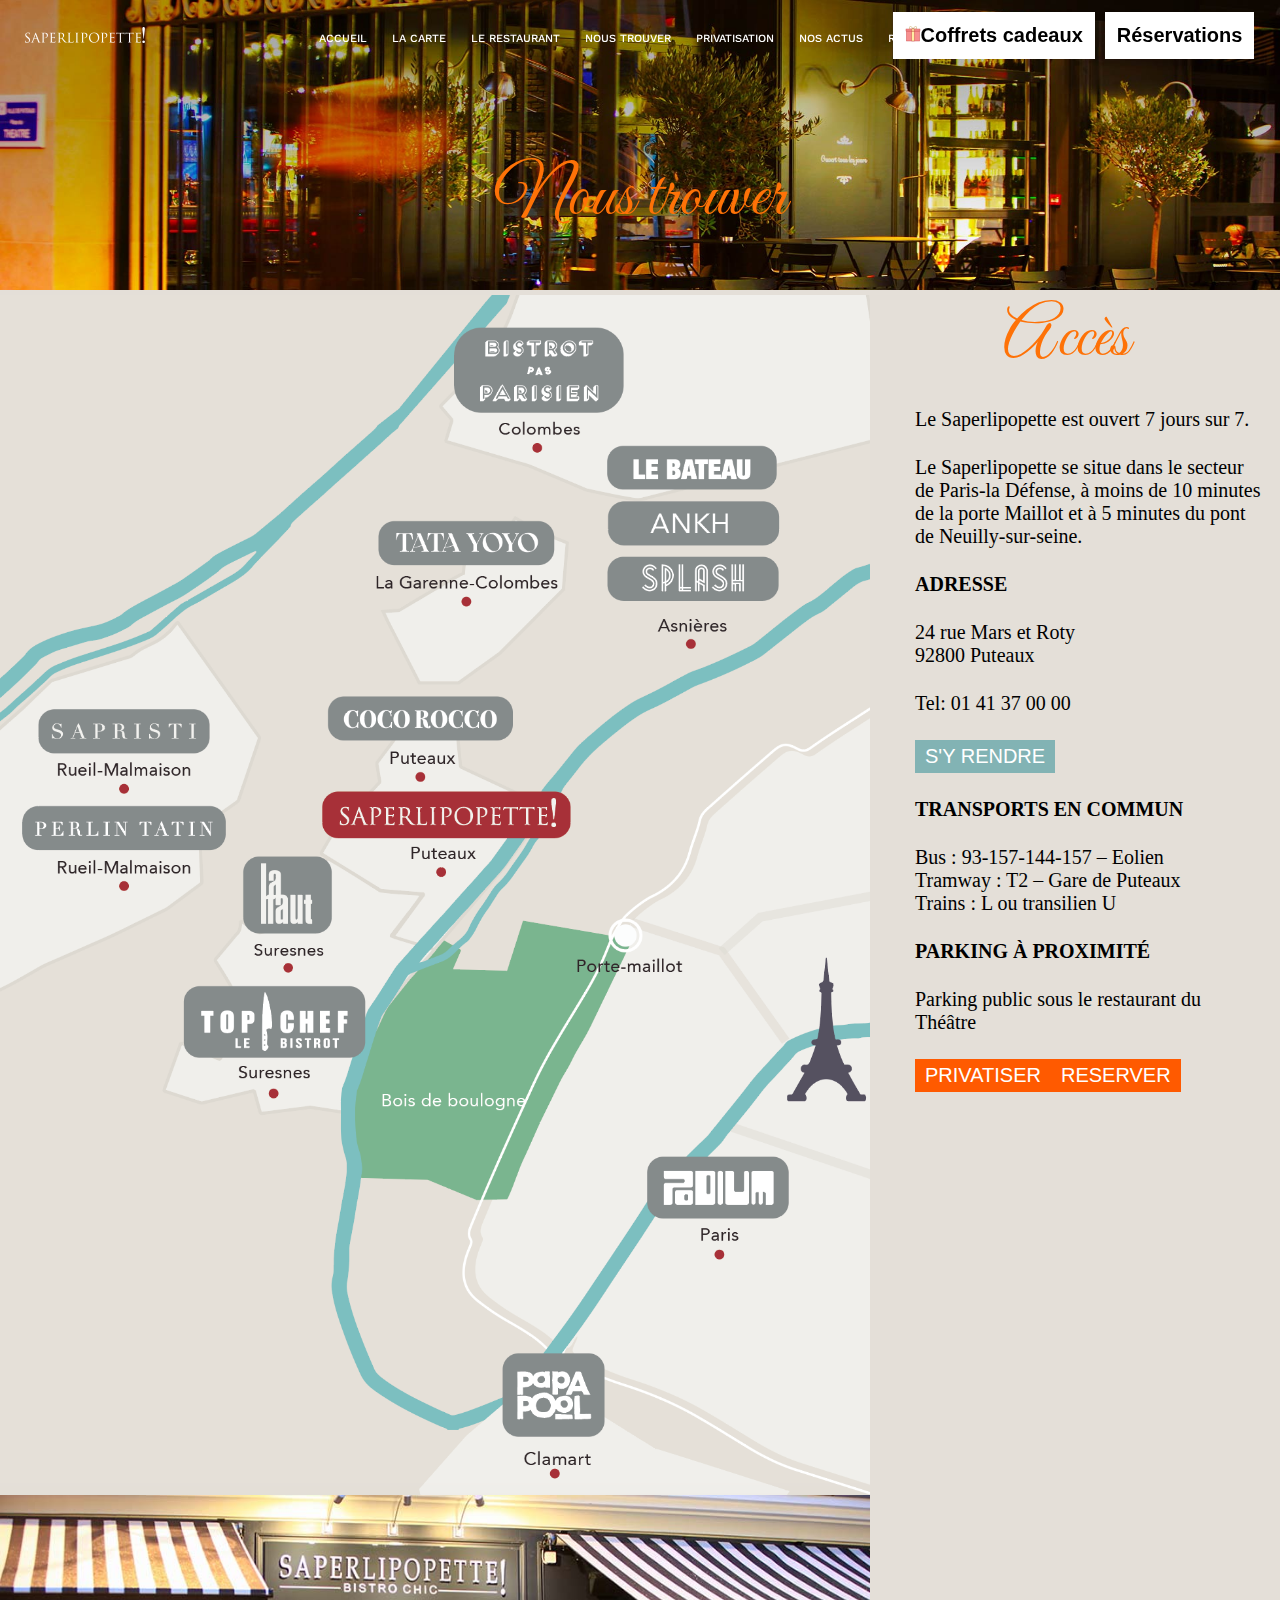
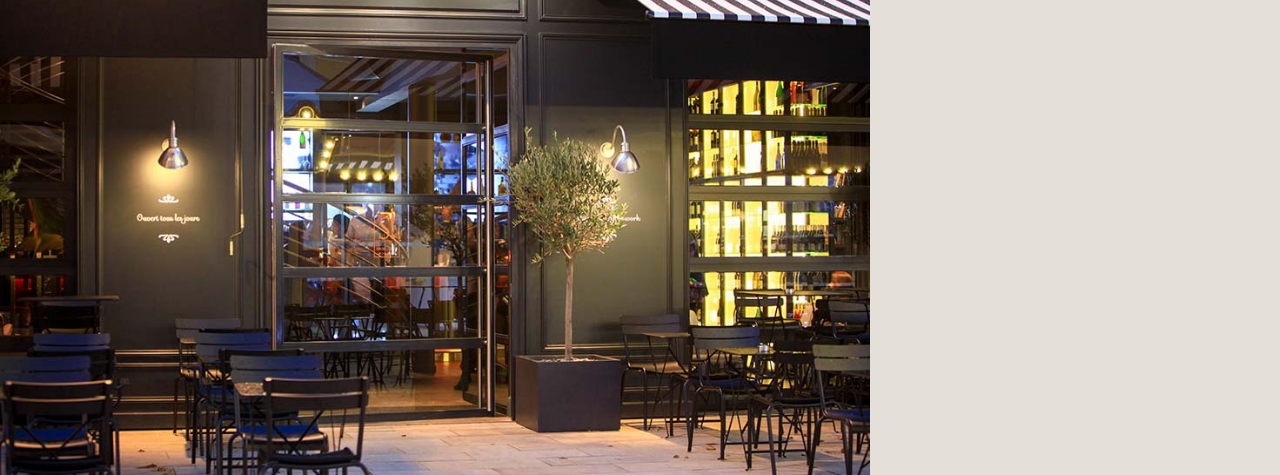
==== find-us.html @ 60515fda "Finalisation de la 1ère version Visuel non responsive" ====
<!DOCTYPE html>
<html lang="en">
  <head>
    <meta charset="UTF-8" />
    <meta name="viewport" content="width=device-width, initial-scale=1.0" />
    <title>Document</title>
    <link rel="stylesheet" href="./assets/css/app.css" />
    <link rel="preconnect" href="https://fonts.googleapis.com" />
    <link rel="stylesheet" href="./assets/css/component/find-us.css" />
    <link rel="preconnect" href="https://fonts.gstatic.com" crossorigin />
    <link
      href="https://fonts.googleapis.com/css2?family=Great+Vibes&display=swap"
      rel="stylesheet"
    />
    <link rel="preconnect" href="https://fonts.googleapis.com" />
    <link rel="preconnect" href="https://fonts.gstatic.com" crossorigin />
    <link
      href="https://fonts.googleapis.com/css2?family=Great+Vibes&family=Lora:ital,wght@0,400..700;1,400..700&display=swap"
      rel="stylesheet"
    />
    <link rel="preconnect" href="https://fonts.googleapis.com" />
    <link rel="preconnect" href="https://fonts.gstatic.com" crossorigin />
    <link
      href="https://fonts.googleapis.com/css2?family=Great+Vibes&family=Lora:ital,wght@0,400..700;1,400..700&family=Work+Sans:ital,wght@0,100..900;1,100..900&display=swap"
      rel="stylesheet"
    />
    <link rel="preconnect" href="https://fonts.googleapis.com" />
    <link rel="preconnect" href="https://fonts.gstatic.com" crossorigin />
    <link
      href="https://fonts.googleapis.com/css2?family=Work+Sans:ital,wght@0,100..900;1,100..900&display=swap"
      rel="stylesheet"
    />
  </head>
  <body>
    <header>
      <nav class="nav-top anim-nav">
        <img src="./assets/img/logo-rest.png" alt="logo" class="logo" />
        <ul class="nav-ul">
          <li>
            <a href="./index.html" class="underline home">ACCUEIL</a>
          </li>
          <li><a href="./menue.html" class="underline">LA CARTE</a></li>
          <li>
            <a href="./restaurant.html" class="underline">LE RESTAURANT</a>
          </li>
          <li>
            <a href="./find-us.html" class="underline">NOUS TROUVER</a>
          </li>
          <li>
            <a href="#" class="underline">PRIVATISATION</a>
          </li>
          <li><a href="#" class="underline">NOS ACTUS</a></li>
          <li>
            <a href="#" class="underline">REJOIGNEZ-NOUS</a>
          </li>
        </ul>
        <div class="btn">
          <button class="height">
            <img src="./assets/img/gift-icon.png" alt="gift" />Coffrets cadeaux
          </button>

          <button class="height margin">Réservations</button>
        </div>
      </nav>
    </header>
    <main>
      <div class="top-background-filler">
        <img
          src="./assets/img/BISTROT_PAS_PARISIENS_restaurant-saperlipopette-14.jpg"
          alt=""
        />
        <h1 class="orange text-hover-top">Nous trouver</h1>
      </div>

      <div class="container-find-us">
        <div class="container-pictures">
          <img
            src="./assets/img/map-bistrot-saperlipopette-restaurant-2.png"
            alt="map bistrot"
            class="map"
          />
          <img
            src="./assets/img/BISTROT_PAS_PARISIENS_restaurant-saperlipopette-puteaux-29.jpg"
            alt="map bistrot"
            class="bistrot-panorama"
          />
        </div>
        <div class="text-only">
          <h2 class="orange">Accès</h2>
          <p>Le Saperlipopette est ouvert 7 jours sur 7.</p>
          <p>
            Le Saperlipopette se situe dans le secteur de Paris-la Défense, à
            moins de 10 minutes de la porte Maillot et à 5 minutes du pont de
            Neuilly-sur-seine.
          </p>
          <p class="bold">ADRESSE</p>
          <p>24 rue Mars et Roty <br />92800 Puteaux</p>
          <p>Tel: 01 41 37 00 00</p>
          <button class="green-sticky"><a href="">S'Y RENDRE</a></button>
          <p class="bold">TRANSPORTS EN COMMUN</p>
          <p>
            Bus : 93-157-144-157 – Eolien <br />Tramway : T2 – Gare de Puteaux
            <br />
            Trains : L ou transilien U
          </p>
          <p class="bold">PARKING À PROXIMITÉ</p>
          <p>Parking public sous le restaurant du Théâtre</p>
          <div class="btn-container">
            <button class="btn-orange-sticked">
              <a href="">PRIVATISER</a>
            </button>
            <button class="btn-orange-sticked">
              <a href="">RESERVER</a>
            </button>
          </div>
        </div>
      </div>
    </main>
    <!-- <footer>
        <div class="footer-top">
          <img
          src="./assets/img/bistrots-pas-parisiens-restaurant-nobert-tarayre-1.png"
          alt=""
          class="bistrot-footer"
          />
          <div class="text-footer">
            <p class="white">SAPERLIPOPETTE!</p>
            <p class="grey">01 41 37 00 00</p>
            <p class="grey">
            Nous trouver © 2019 - Mentions Légales - CGU - Agence web 24 rue
            Mars et Roty Puteaux, 92800 France
          </p>
        </div>
        <div class="right-footer">
          <p class="white">NOUS SUIVRE</p>
          <div class="group-img-footer">
            <img
              src="./assets/img/facebook.png"
              alt="facebook"
              class="img-footer"
            />

            <img
              src="./assets/img/instagram.png"
              alt="instagram"
              class="img-footer instagram"
            />
          </div>
        </div>
      </div>
      <div class="footer-bottom">
        <div class="carousel-container">
          <div class="carousel">
            <img src="./assets/img/.png" alt="" class="carousel-image" />
            <img src="./assets/img/b.png" alt="" class="carousel-image" />
            <img src="./assets/img/c.png" alt="" class="carousel-image" />
            <img src="./assets/img/e.png" alt="" class="carousel-image" />
            <img src="./assets/img/f.png" alt="" class="carousel-image" />
            <img src="./assets/img/g.png" alt="" class="carousel-image" />
            <img src="./assets/img/h.png" alt="" class="carousel-image" />
            <img src="./assets/img/i.png" alt="" class="carousel-image" />
            <img src="./assets/img/j.png" alt="" class="carousel-image" />
            <img src="./assets/img/k.png" alt="" class="carousel-image" />
            <img src="./assets/img/l.png" alt="" class="carousel-image" />
            <img src="./assets/img/o.png" alt="" class="carousel-image" />
            <img src="./assets/img/q.png" alt="" class="carousel-image" />
            <img src="./assets/img/t.png" alt="" class="carousel-image" />
          </div>
        </div>
        <p class="infos">DES BISTROS PAS PARISIENS</p>
      </div>
    </footer> -->
    <script src="./assets/js/app.js"></script>
    <script src="./assets/js/component/carousel.js"></script>
  </body>
</html>
---- assets/css/app.css ----
@import url(./component/global.css);
@import url(./component/navbar.css);
---- assets/css/component/find-us.css ----
.top-background-filler img {
  height: 290px;
  width: 100%;
}

.text-hover-top {
  position: absolute;
  top: 22%;
  left: 50%;
  transform: translate(-50%, -50%);
}

.map {
  width: 870px;
  height: 1200px;
}

.bistrot-panorama {
  width: 870px;
  height: 580px;
}

.container-pictures {
  display: flex;
  flex-direction: column;
}

.container-find-us {
  display: flex;
}

.text-only {
  text-align: left;
  margin-left: 45px;
}

h2 {
  margin-left: 25%;
}

p {
  width: 350px;
  margin: 25px 0px;
}

.bold {
  font-weight: 700;
}

.sticked {
  padding: 0 50px;
}

.btn-container {
  display: flex;
  gap: 0;
}

.btn-orange-sticked {
  background: #ff5a00;
  padding: 5px 10px;
}
.btn-orange-sticked a {
  text-decoration: none;
  color: white;
}
.btn-orange-sticked:hover {
  background: #cc4800;
  transition: all ease-in-out 0.6s;
}

.green-sticky {
  background: #82b3b4;
  padding: 5px 10px;
}
.green-sticky a {
  text-decoration: none;
  color: white;
}
.greene-sticky:hover {
  background: #1c2627;
  transition: all ease-out 0.3s;
}
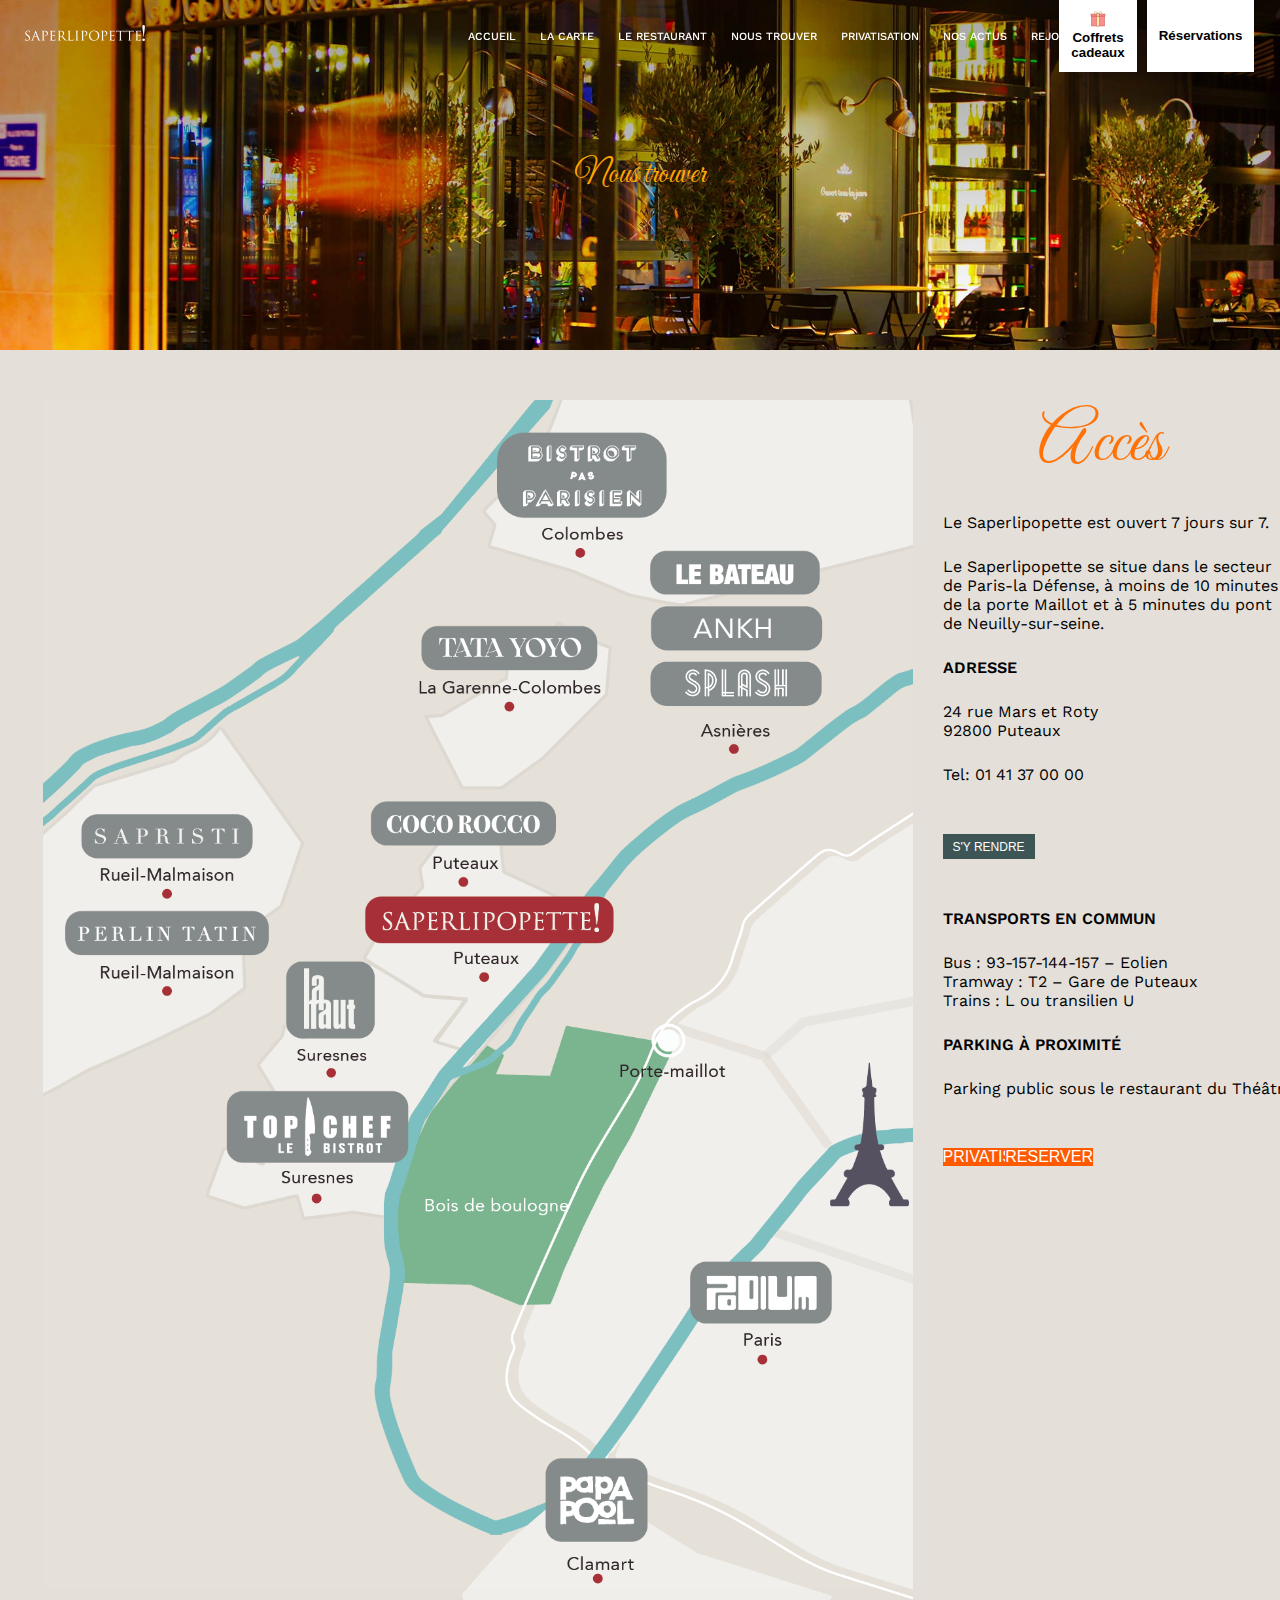
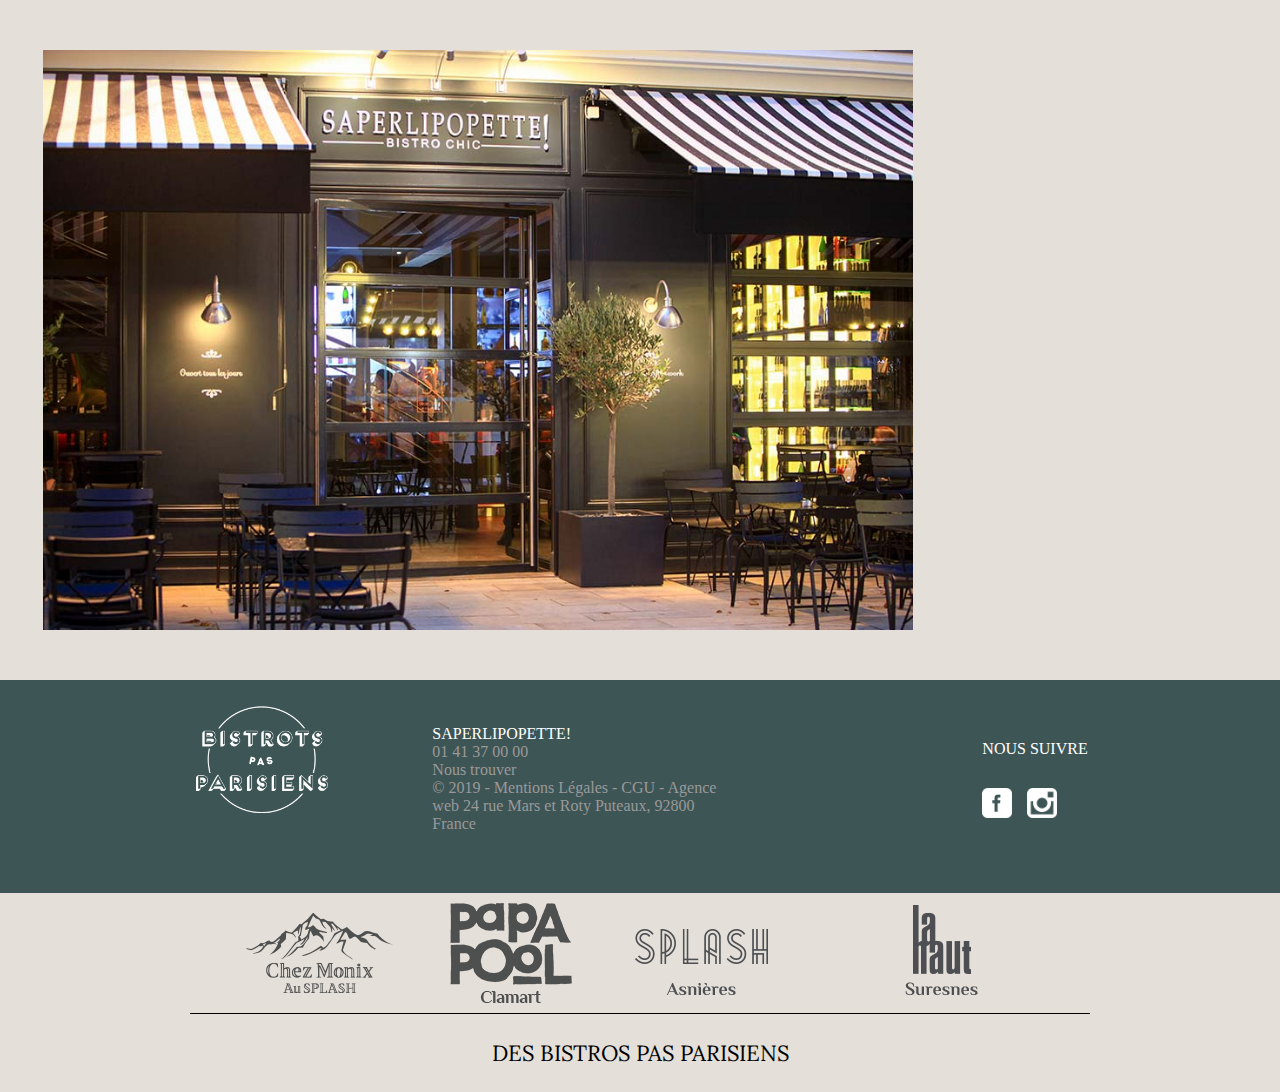
==== commit eb633d41: "final push" ====
--- a/find-us.html
+++ b/find-us.html
@@ -3,6 +3,27 @@
   <head>
     <meta charset="UTF-8" />
     <meta name="viewport" content="width=device-width, initial-scale=1.0" />
+    <link
+      rel="apple-touch-icon"
+      sizes="180x180"
+      href="./apple-touch-icon.png"
+    />
+    <link
+      rel="icon"
+      type="image/png"
+      sizes="32x32"
+      href="./favicon-32x32.png"
+    />
+    <link
+      rel="icon"
+      type="image/png"
+      sizes="16x16"
+      href="./favicon-16x16.png"
+    />
+    <link rel="manifest" href="./site.webmanifest" />
+    <link rel="mask-icon" href="./safari-pinned-tab.svg" color="#5bbad5" />
+    <meta name="msapplication-TileColor" content="#da532c" />
+    <meta name="theme-color" content="#ffffff" />
     <title>Document</title>
     <link rel="stylesheet" href="./assets/css/app.css" />
     <link rel="preconnect" href="https://fonts.googleapis.com" />
@@ -34,32 +55,43 @@
   <body>
     <header>
       <nav class="nav-top anim-nav">
-        <img src="./assets/img/logo-rest.png" alt="logo" class="logo" />
-        <ul class="nav-ul">
-          <li>
-            <a href="./index.html" class="underline home">ACCUEIL</a>
-          </li>
-          <li><a href="./menue.html" class="underline">LA CARTE</a></li>
-          <li>
-            <a href="./restaurant.html" class="underline">LE RESTAURANT</a>
-          </li>
-          <li>
-            <a href="./find-us.html" class="underline">NOUS TROUVER</a>
-          </li>
-          <li>
-            <a href="#" class="underline">PRIVATISATION</a>
-          </li>
-          <li><a href="#" class="underline">NOS ACTUS</a></li>
-          <li>
-            <a href="#" class="underline">REJOIGNEZ-NOUS</a>
-          </li>
-        </ul>
+        <a href="./index.html">
+          <img src="./assets/img/logo-rest.png" alt="logo" class="logo" />
+        </a>
+        <div class="container-struct">
+          <ul class="nav-ul">
+            <li>
+              <a href="./index.html" class="underline home">ACCUEIL</a>
+            </li>
+            <li><a href="./menue.html" class="underline">LA CARTE</a></li>
+            <li>
+              <a href="./restaurant.html" class="underline">LE RESTAURANT</a>
+            </li>
+            <li>
+              <a href="./find-us.html" class="underline">NOUS TROUVER</a>
+            </li>
+            <li>
+              <a href="#" class="underline">PRIVATISATION</a>
+            </li>
+            <li><a href="#" class="underline">NOS ACTUS</a></li>
+            <li>
+              <a href="#" class="underline">REJOIGNEZ-NOUS</a>
+            </li>
+          </ul>
+        </div>
         <div class="btn">
           <button class="height">
-            <img src="./assets/img/gift-icon.png" alt="gift" />Coffrets cadeaux
+            <div id="img-container">
+              <img src="./assets/img/gift-icon.png" alt="gift" />
+              <p>
+                Coffrets <br />
+                cadeaux
+              </p>
+            </div>
           </button>
-
-          <button class="height margin">Réservations</button>
+          <button class="height margin">
+            <p>Réservations</p>
+          </button>
         </div>
       </nav>
     </header>
@@ -69,107 +101,115 @@
           src="./assets/img/BISTROT_PAS_PARISIENS_restaurant-saperlipopette-14.jpg"
           alt=""
         />
+
         <h1 class="orange text-hover-top">Nous trouver</h1>
       </div>
-
-      <div class="container-find-us">
-        <div class="container-pictures">
-          <img
-            src="./assets/img/map-bistrot-saperlipopette-restaurant-2.png"
-            alt="map bistrot"
-            class="map"
-          />
-          <img
-            src="./assets/img/BISTROT_PAS_PARISIENS_restaurant-saperlipopette-puteaux-29.jpg"
-            alt="map bistrot"
-            class="bistrot-panorama"
-          />
-        </div>
-        <div class="text-only">
-          <h2 class="orange">Accès</h2>
-          <p>Le Saperlipopette est ouvert 7 jours sur 7.</p>
-          <p>
-            Le Saperlipopette se situe dans le secteur de Paris-la Défense, à
-            moins de 10 minutes de la porte Maillot et à 5 minutes du pont de
-            Neuilly-sur-seine.
-          </p>
-          <p class="bold">ADRESSE</p>
-          <p>24 rue Mars et Roty <br />92800 Puteaux</p>
-          <p>Tel: 01 41 37 00 00</p>
-          <button class="green-sticky"><a href="">S'Y RENDRE</a></button>
-          <p class="bold">TRANSPORTS EN COMMUN</p>
-          <p>
-            Bus : 93-157-144-157 – Eolien <br />Tramway : T2 – Gare de Puteaux
-            <br />
-            Trains : L ou transilien U
-          </p>
-          <p class="bold">PARKING À PROXIMITÉ</p>
-          <p>Parking public sous le restaurant du Théâtre</p>
-          <div class="btn-container">
-            <button class="btn-orange-sticked">
-              <a href="">PRIVATISER</a>
-            </button>
-            <button class="btn-orange-sticked">
-              <a href="">RESERVER</a>
-            </button>
+      <div class="container-struct">
+        <div class="container-find-us">
+          <div class="container-pictures">
+            <img
+              src="./assets/img/map-bistrot-saperlipopette-restaurant-2.png"
+              alt="map bistrot"
+              class="map"
+            />
+            <img
+              src="./assets/img/BISTROT_PAS_PARISIENS_restaurant-saperlipopette-puteaux-29.jpg"
+              alt="map bistrot"
+              class="bistrot-panorama"
+            />
+          </div>
+          <div class="text-only">
+            <h2 class="orange">Accès</h2>
+            <p>Le Saperlipopette est ouvert 7 jours sur 7.</p>
+            <p>
+              Le Saperlipopette se situe dans le secteur de Paris-la Défense, à
+              moins de 10 minutes de la porte Maillot et à 5 minutes du pont de
+              Neuilly-sur-seine.
+            </p>
+            <p class="bold">ADRESSE</p>
+            <p>24 rue Mars et Roty <br />92800 Puteaux</p>
+            <p>Tel: 01 41 37 00 00</p>
+            <button class="green-sticky"><a href="">S'Y RENDRE</a></button>
+            <p class="bold">TRANSPORTS EN COMMUN</p>
+            <p>
+              Bus : 93-157-144-157 – Eolien <br />Tramway : T2 – Gare de Puteaux
+              <br />
+              Trains : L ou transilien U
+            </p>
+            <p class="bold">PARKING À PROXIMITÉ</p>
+            <p>Parking public sous le restaurant du Théâtre</p>
+            <div class="btn-container">
+              <button class="btn-orange-sticked">
+                <a href="">PRIVATISER</a>
+              </button>
+              <button class="btn-orange-sticked">
+                <a href="">RESERVER</a>
+              </button>
+            </div>
           </div>
         </div>
       </div>
+      <footer>
+        <div class="footer-top">
+          <div class="container-struct">
+            <div class="footer-struct">
+              <div class="left-footer">
+                <img
+                  src="./assets/img/bistrots-pas-parisiens-restaurant-nobert-tarayre-1.png"
+                  alt=""
+                  class="bistrot-footer"
+                />
+              </div>
+              <div class="middle-footer">
+                <p class="white">SAPERLIPOPETTE!</p>
+                <p class="grey">01 41 37 00 00</p>
+                <p class="grey">Nous trouver</p>
+                <p class="grey">
+                  © 2019 - Mentions Légales - CGU - Agence web 24 rue Mars et
+                  Roty Puteaux, 92800 France
+                </p>
+              </div>
+              <div class="right-footer">
+                <p class="white">NOUS SUIVRE</p>
+                <div class="group-img-footer">
+                  <img
+                    src="./assets/img/facebook.png"
+                    alt="facebook"
+                    class="img-footer"
+                  />
+                  <img
+                    src="./assets/img/instagram.png"
+                    alt="instagram"
+                    class="img-footer instagram"
+                  />
+                </div>
+              </div>
+            </div>
+          </div>
+        </div>
+        <div class="footer-bottom">
+          <div class="carousel-container">
+            <div class="carousel">
+              <img src="./assets/img/.png" alt="" class="carousel-image" />
+              <img src="./assets/img/b.png" alt="" class="carousel-image" />
+              <img src="./assets/img/c.png" alt="" class="carousel-image" />
+              <img src="./assets/img/e.png" alt="" class="carousel-image" />
+              <img src="./assets/img/f.png" alt="" class="carousel-image" />
+              <img src="./assets/img/g.png" alt="" class="carousel-image" />
+              <img src="./assets/img/h.png" alt="" class="carousel-image" />
+              <img src="./assets/img/i.png" alt="" class="carousel-image" />
+              <img src="./assets/img/j.png" alt="" class="carousel-image" />
+              <img src="./assets/img/k.png" alt="" class="carousel-image" />
+              <img src="./assets/img/l.png" alt="" class="carousel-image" />
+              <img src="./assets/img/o.png" alt="" class="carousel-image" />
+              <img src="./assets/img/q.png" alt="" class="carousel-image" />
+              <img src="./assets/img/t.png" alt="" class="carousel-image" />
+            </div>
+          </div>
+          <p class="infos">DES BISTROS PAS PARISIENS</p>
+        </div>
+      </footer>
     </main>
-    <!-- <footer>
-        <div class="footer-top">
-          <img
-          src="./assets/img/bistrots-pas-parisiens-restaurant-nobert-tarayre-1.png"
-          alt=""
-          class="bistrot-footer"
-          />
-          <div class="text-footer">
-            <p class="white">SAPERLIPOPETTE!</p>
-            <p class="grey">01 41 37 00 00</p>
-            <p class="grey">
-            Nous trouver © 2019 - Mentions Légales - CGU - Agence web 24 rue
-            Mars et Roty Puteaux, 92800 France
-          </p>
-        </div>
-        <div class="right-footer">
-          <p class="white">NOUS SUIVRE</p>
-          <div class="group-img-footer">
-            <img
-              src="./assets/img/facebook.png"
-              alt="facebook"
-              class="img-footer"
-            />
-
-            <img
-              src="./assets/img/instagram.png"
-              alt="instagram"
-              class="img-footer instagram"
-            />
-          </div>
-        </div>
-      </div>
-      <div class="footer-bottom">
-        <div class="carousel-container">
-          <div class="carousel">
-            <img src="./assets/img/.png" alt="" class="carousel-image" />
-            <img src="./assets/img/b.png" alt="" class="carousel-image" />
-            <img src="./assets/img/c.png" alt="" class="carousel-image" />
-            <img src="./assets/img/e.png" alt="" class="carousel-image" />
-            <img src="./assets/img/f.png" alt="" class="carousel-image" />
-            <img src="./assets/img/g.png" alt="" class="carousel-image" />
-            <img src="./assets/img/h.png" alt="" class="carousel-image" />
-            <img src="./assets/img/i.png" alt="" class="carousel-image" />
-            <img src="./assets/img/j.png" alt="" class="carousel-image" />
-            <img src="./assets/img/k.png" alt="" class="carousel-image" />
-            <img src="./assets/img/l.png" alt="" class="carousel-image" />
-            <img src="./assets/img/o.png" alt="" class="carousel-image" />
-            <img src="./assets/img/q.png" alt="" class="carousel-image" />
-            <img src="./assets/img/t.png" alt="" class="carousel-image" />
-          </div>
-        </div>
-        <p class="infos">DES BISTROS PAS PARISIENS</p>
-      </div>
-    </footer> -->
     <script src="./assets/js/app.js"></script>
     <script src="./assets/js/component/carousel.js"></script>
   </body>
--- a/assets/css/app.css
+++ b/assets/css/app.css
@@ -1,2 +1,3 @@
 @import url(./component/global.css);
 @import url(./component/navbar.css);
+@import url(./component/footer.css);
--- a/assets/css/component/find-us.css
+++ b/assets/css/component/find-us.css
@@ -1,13 +1,30 @@
-.top-background-filler img {
-  height: 290px;
+@import url("https://fonts.googleapis.com/css2?family=Work+Sans:ital,wght@0,100..900;1,100..900&display=swap");
+
+.top-background-filler {
+  position: relative;
   width: 100%;
+  max-width: 100%;
 }
 
-.text-hover-top {
+.top-background-filler img {
+  width: 100%;
+  height: 350px;
+  display: block;
+  margin-bottom: 50px;
+}
+
+.top-background-filler h1 {
   position: absolute;
-  top: 22%;
+  top: 50%;
   left: 50%;
   transform: translate(-50%, -50%);
+  color: orange;
+  text-align: center;
+  font-size: 2em;
+}
+
+.container-pictures img {
+  margin-bottom: 50px;
 }
 
 .map {
@@ -29,6 +46,13 @@
   display: flex;
 }
 
+.text-only p {
+  margin: 25px -15px;
+  font-family: "Work Sans", sans-serif;
+  font-size: 16px;
+  width: 350px;
+}
+
 .text-only {
   text-align: left;
   margin-left: 45px;
@@ -38,18 +62,17 @@
   margin-left: 25%;
 }
 
-p {
-  width: 350px;
-  margin: 25px 0px;
+.text-only button {
+  margin: 25px -15px;
+  border: none;
 }
 
 .bold {
-  font-weight: 700;
+  font-weight: 600;
+  font-family: "Work Sans", sans-serif;
+  font-size: 20px;
 }
 
-.sticked {
-  padding: 0 50px;
-}
 
 .btn-container {
   display: flex;
@@ -58,10 +81,11 @@
 
 .btn-orange-sticked {
   background: #ff5a00;
-  padding: 5px 10px;
 }
+
 .btn-orange-sticked a {
   text-decoration: none;
+  font-size: 16px;
   color: white;
 }
 .btn-orange-sticked:hover {
@@ -70,14 +94,15 @@
 }
 
 .green-sticky {
-  background: #82b3b4;
+  background: #3e5556;
   padding: 5px 10px;
+  transition: all ease-in-out 0.3s;
 }
 .green-sticky a {
   text-decoration: none;
+  font-size: 12px;
   color: white;
 }
-.greene-sticky:hover {
-  background: #1c2627;
-  transition: all ease-out 0.3s;
+.green-sticky:hover {
+  background: #324445;
 }
